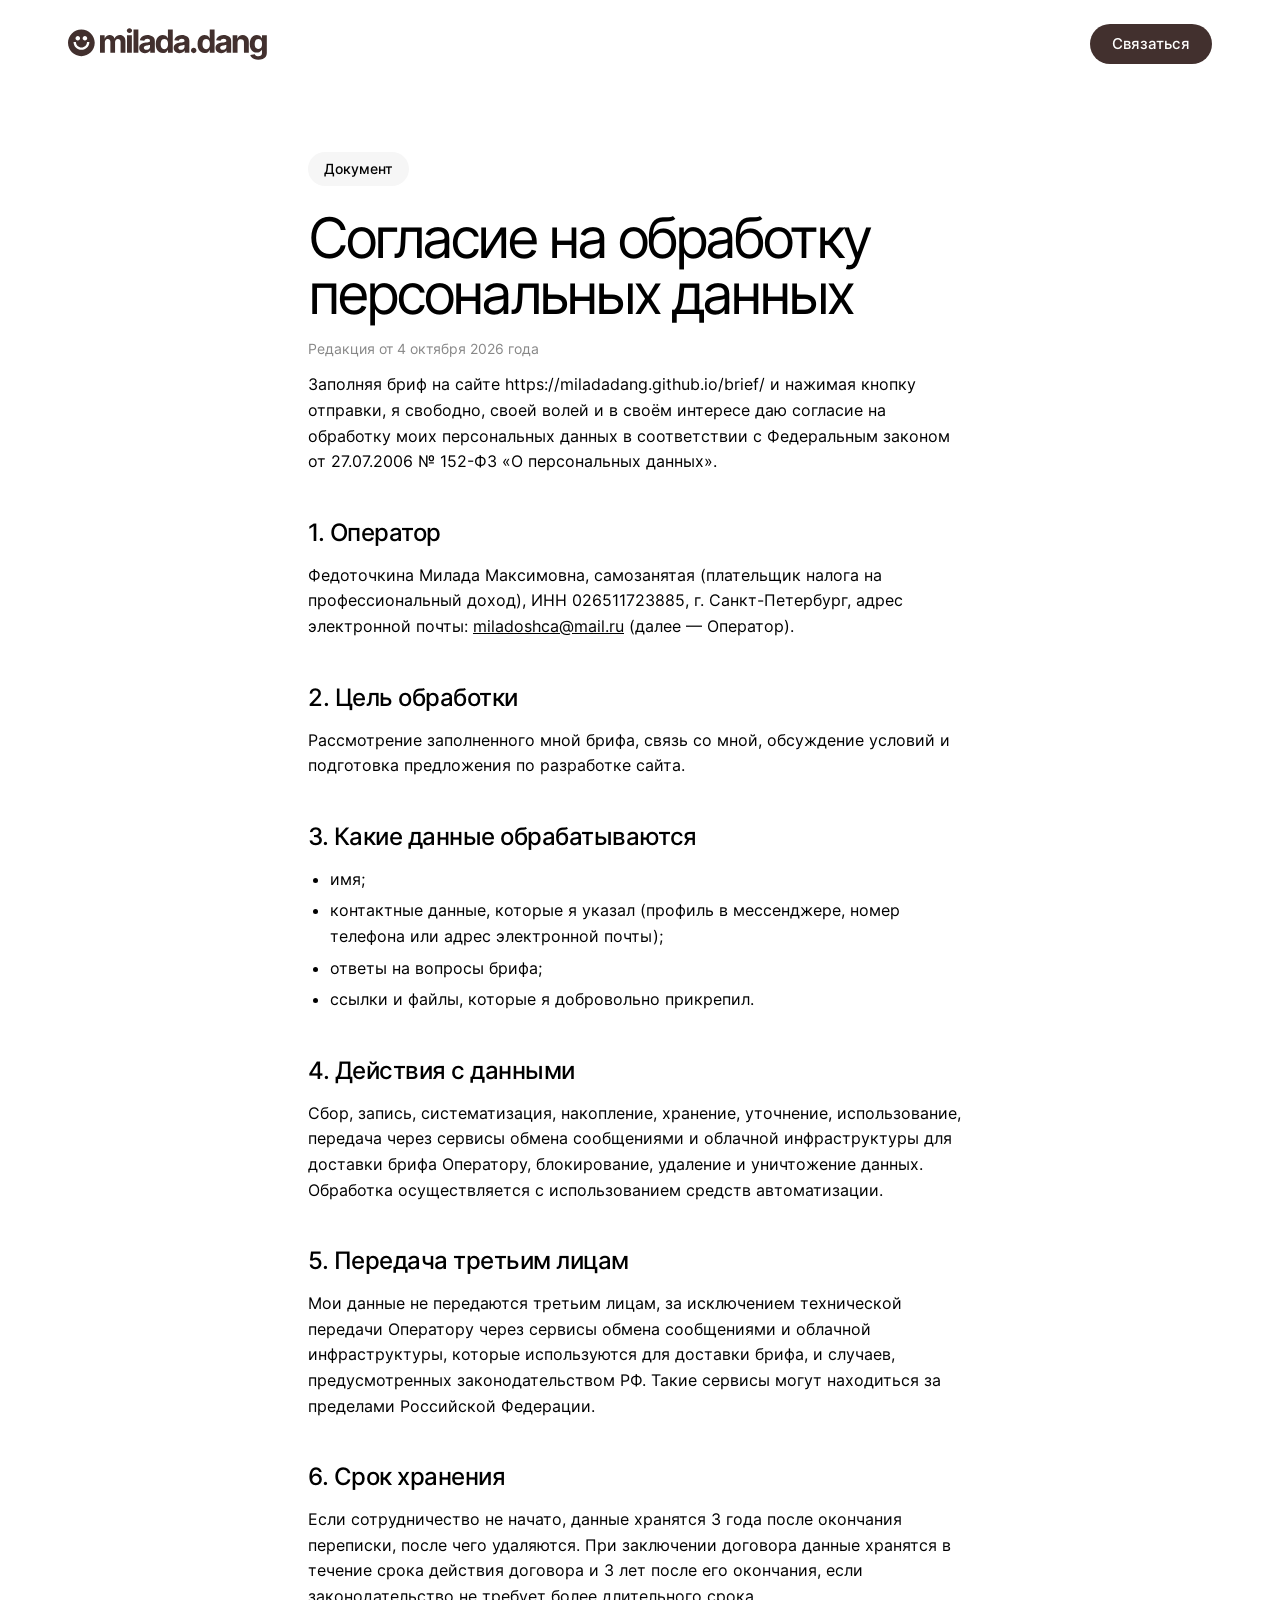
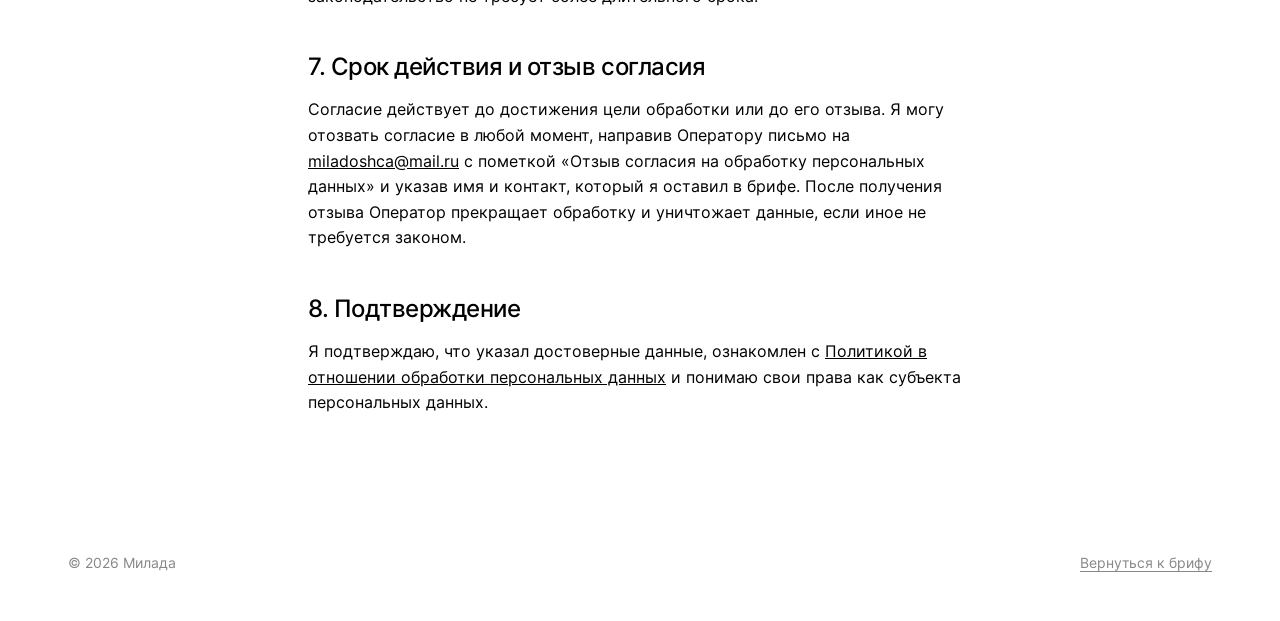
==== consent/index.html @ de0cbeff "Страница согласия на обработку данных (consent/) и ссылка на неё Co-Authored-By: Claude Code <norepl" ====
<!doctype html>
<html lang="ru">
<head>
  <meta charset="utf-8">
  <meta name="viewport" content="width=device-width, initial-scale=1, viewport-fit=cover">
  <title>Согласие на обработку данных — Милада</title>
  <meta name="robots" content="noindex">
  <meta name="theme-color" content="#ffffff">
  <link rel="preload" href="../fonts/Inter-Light.woff2" as="font" type="font/woff2" crossorigin>
  <link rel="stylesheet" href="../css/style.css">
  <style>
    .doc { max-width: 760px; padding-top: 40px; padding-bottom: 96px; }
    .doc h1 { margin: 24px 0 0; font-size: clamp(28px, 7.5vw, 56px); overflow-wrap: anywhere; }
    .doc h2 { margin: 40px 0 0; font-size: 20px; font-weight: 500; letter-spacing: -0.02em; }
    .doc p, .doc li { font-size: 16px; line-height: 1.6; }
    .doc p { margin: 12px 0 0; }
    .doc ul { margin: 12px 0 0; padding-left: 22px; }
    .doc li + li { margin-top: 6px; }
    .doc .upd { color: var(--quiet); font-size: 14px; margin-top: 16px; }
    .fill { background: var(--cream); border-radius: 6px; padding: 0 6px; }
    @media (min-width: 1024px) { .doc { padding-top: 64px; } .doc h2 { font-size: 24px; } }
  </style>
</head>
<body>
  <header class="header">
    <div class="header__row">
      <a class="brand" href="../" aria-label="milada.dang — на главную">
        <img src="../img/logo.svg" alt="milada.dang" width="834" height="134">
      </a>
      <div class="header__side">
        <a class="btn btn--primary btn--sm header__contact" href="https://t.me/milada_dang" target="_blank" rel="noopener">Связаться</a>
      </div>
    </div>
  </header>

  <main class="container doc">
    <span class="pill">Документ</span>
    <h1 class="display">Согласие на обработку персональных данных</h1>
    <p class="upd">Редакция от 4 октября 2026 года</p>

    <p>Заполняя бриф на сайте https://miladadang.github.io/brief/ и нажимая кнопку отправки, я свободно, своей волей и в своём интересе даю согласие на обработку моих персональных данных в соответствии с Федеральным законом от 27.07.2006 № 152-ФЗ «О персональных данных».</p>

    <h2>1. Оператор</h2>
    <p>Федоточкина Милада Максимовна, самозанятая (плательщик налога на профессиональный доход), ИНН 026511723885, г. Санкт-Петербург, адрес электронной почты: <a href="mailto:miladoshca@mail.ru">miladoshca@mail.ru</a> (далее — Оператор).</p>

    <h2>2. Цель обработки</h2>
    <p>Рассмотрение заполненного мной брифа, связь со мной, обсуждение условий и подготовка предложения по разработке сайта.</p>

    <h2>3. Какие данные обрабатываются</h2>
    <ul>
      <li>имя;</li>
      <li>контактные данные, которые я указал (профиль в мессенджере, номер телефона или адрес электронной почты);</li>
      <li>ответы на вопросы брифа;</li>
      <li>ссылки и файлы, которые я добровольно прикрепил.</li>
    </ul>

    <h2>4. Действия с данными</h2>
    <p>Сбор, запись, систематизация, накопление, хранение, уточнение, использование, передача через сервисы обмена сообщениями и облачной инфраструктуры для доставки брифа Оператору, блокирование, удаление и уничтожение данных. Обработка осуществляется с использованием средств автоматизации.</p>

    <h2>5. Передача третьим лицам</h2>
    <p>Мои данные не передаются третьим лицам, за исключением технической передачи Оператору через сервисы обмена сообщениями и облачной инфраструктуры, которые используются для доставки брифа, и случаев, предусмотренных законодательством РФ. Такие сервисы могут находиться за пределами Российской Федерации.</p>

    <h2>6. Срок хранения</h2>
    <p>Если сотрудничество не начато, данные хранятся 3 года после окончания переписки, после чего удаляются. При заключении договора данные хранятся в течение срока действия договора и 3 лет после его окончания, если законодательство не требует более длительного срока.</p>

    <h2>7. Срок действия и отзыв согласия</h2>
    <p>Согласие действует до достижения цели обработки или до его отзыва. Я могу отозвать согласие в любой момент, направив Оператору письмо на <a href="mailto:miladoshca@mail.ru">miladoshca@mail.ru</a> с пометкой «Отзыв согласия на обработку персональных данных» и указав имя и контакт, который я оставил в брифе. После получения отзыва Оператор прекращает обработку и уничтожает данные, если иное не требуется законом.</p>

    <h2>8. Подтверждение</h2>
    <p>Я подтверждаю, что указал достоверные данные, ознакомлен с <a href="../policy/">Политикой в отношении обработки персональных данных</a> и понимаю свои права как субъекта персональных данных.</p>
  </main>

  <footer class="footer">
    <div class="container footer__inner">
      <span class="muted">© <span id="year"></span> Милада</span>
      <nav class="footer__links" aria-label="Навигация"><a href="../">Вернуться к брифу</a></nav>
    </div>
  </footer>
  <script>document.getElementById('year').textContent = new Date().getFullYear();</script>
</body>
</html>
---- css/style.css ----
/* ===== Шрифт Inter (локально) ===== */
@font-face { font-family: 'Inter'; font-style: normal; font-weight: 300; font-display: swap; src: url('../fonts/Inter-Light.woff2') format('woff2'); }
@font-face { font-family: 'Inter'; font-style: italic; font-weight: 300; font-display: swap; src: url('../fonts/Inter-LightItalic.woff2') format('woff2'); }
@font-face { font-family: 'Inter'; font-style: italic; font-weight: 400; font-display: swap; src: url('../fonts/Inter-Italic.woff2') format('woff2'); }
@font-face { font-family: 'Inter'; font-style: normal; font-weight: 400; font-display: swap; src: url('../fonts/Inter-Regular.woff2') format('woff2'); }
@font-face { font-family: 'Inter'; font-style: normal; font-weight: 500; font-display: swap; src: url('../fonts/Inter-Medium.woff2') format('woff2'); }
@font-face { font-family: 'Inter'; font-style: normal; font-weight: 700; font-display: swap; src: url('../fonts/Inter-Bold.woff2') format('woff2'); }

/* ===== Токены ===== */
:root {
  --white: #ffffff;
  --ink: #000000;
  --paper: #f6f6f6;
  --paper-hover: #eeeeee;
  --quiet: #878787;
  --hint: #6e6e6e;
  --line: #e4e4e4;
  --brown: #42302E;
  --cream: #FFF1B6;
  --err: #b3261e;

  --font: 'Inter', ui-sans-serif, system-ui, -apple-system, 'Segoe UI', Roboto, sans-serif;
  --ease: cubic-bezier(.22, .61, .36, 1);

  --gutter: 20px;
  --header-h: 72px;
  --container: 1240px;
  --col-gap: 72px;
}

@media (min-width: 700px)  { :root { --gutter: 32px; } }
@media (min-width: 1024px) { :root { --gutter: 48px; --header-h: 88px; } }
@media (min-width: 1440px) {
  :root { --gutter: 80px; --container: 1520px; --col-gap: 160px; }
}

/* ===== База ===== */
*, *::before, *::after { box-sizing: border-box; }
html { -webkit-text-size-adjust: 100%; scroll-behavior: smooth; }
body {
  margin: 0;
  background: var(--white);
  color: var(--ink);
  font: 400 16px/1.5 var(--font);
  -webkit-font-smoothing: antialiased;
}
[hidden] { display: none !important; }
img { display: block; max-width: 100%; }
a { color: inherit; }
button, input, textarea { font: inherit; color: inherit; }
button { cursor: pointer; }
:focus-visible { outline: 3px solid var(--brown); outline-offset: 3px; }

.container { max-width: var(--container); margin: 0 auto; padding: 0 var(--gutter); }
.muted { color: var(--quiet); font-size: 14px; }

/* ===== Типографика ===== */
.display {
  margin: 24px 0 0;
  font-weight: 400;
  font-size: clamp(40px, 11vw, 72px);
  line-height: 1;
  letter-spacing: -0.07em;
}
.display em { font-style: italic; font-weight: 400; letter-spacing: -0.08em; }
.inline-ph { display: none; }
@media (min-width: 1440px) { .display { font-size: 104px; } }

.lead { margin: 20px 0 0; max-width: 520px; font-size: 15px; line-height: 1.5; }
@media (min-width: 1024px) { .lead { font-size: 18px; line-height: 1.55; } }

/* ===== Кнопки и пилюли ===== */
.pill {
  display: inline-block;
  padding: 8px 16px;
  border-radius: 50px;
  background: var(--paper);
  font-size: 14px;
  font-weight: 500;
  line-height: 1.29;
}
.btn {
  display: inline-flex; align-items: center; justify-content: center;
  padding: 14px 28px;
  border: 0; border-radius: 60px;
  font-size: 16px; font-weight: 500; line-height: 1.2;
  text-decoration: none; text-align: center;
  transition: background-color .35s var(--ease), opacity .35s var(--ease), transform .35s var(--ease);
}
.btn--primary { background: var(--brown); color: #fff; }
.btn--primary:hover { background: #5a4441; }
.btn--ghost { background: var(--paper); color: var(--ink); }
.btn--ghost:hover { background: var(--paper-hover); }
.btn--lg { padding: 18px 40px; font-size: 17px; }
.btn--sm { padding: 8px 16px; font-size: 14px; border-radius: 50px; }
.btn:active { transform: scale(.98); }
.btn[disabled] { opacity: .5; pointer-events: none; }
.link-btn { background: none; border: 0; padding: 0; color: var(--quiet); font-size: 14px; text-decoration: underline; text-underline-offset: 3px; }
.link-btn:hover { color: var(--ink); }

/* ===== Шапка ===== */
.header { position: sticky; top: 0; z-index: 30; background: var(--white); }
.header__row {
  display: flex; align-items: center; justify-content: space-between; gap: 16px;
  height: var(--header-h);
  max-width: var(--container); margin: 0 auto; padding: 0 var(--gutter);
}
.header__side { display: flex; align-items: center; gap: 12px; }
.brand { display: block; line-height: 0; }
.brand img { height: 26px; width: auto; display: block; }
@media (min-width: 1024px) { .brand img { height: 32px; } }
.header__contact { padding: 11px 22px; font-size: 15px; }
.header__side .pill, .save-status { display: none; }
@media (min-width: 700px) { .header__side .pill, .save-status { display: inline-block; } }
.save-status { font-size: 13px; color: var(--quiet); opacity: 0; transition: opacity .5s var(--ease); }
.save-status.is-on { opacity: 1; }
.progress { height: 2px; background: var(--paper); }
.progress i { display: block; width: 0; height: 100%; background: var(--brown); transition: width .7s var(--ease); }

/* ===== Экраны: интро и финал ===== */
.screen { padding: 40px 0 72px; animation: rise .7s var(--ease) both; }
.screen__grid { display: grid; gap: 48px; }
.screen__main { min-width: 0; }
@media (min-width: 700px) {
  .screen { padding: 64px 0 96px; }
  .screen__grid { grid-template-columns: 1.15fr 1fr; gap: 64px; align-items: start; }
}
@media (min-width: 1024px) {
  .screen { padding: 88px 0 120px; }
  .screen__grid { gap: 140px; }
}
.actions { display: flex; flex-wrap: wrap; align-items: center; gap: 16px 24px; margin-top: 40px; }

.stage-list { display: none; list-style: none; margin: 56px 0 0; padding: 0; gap: 0 48px; }

@media (min-width: 1024px) { .stage-list { display: grid; grid-template-columns: repeat(3, 1fr); margin-top: 96px; } }
.stage-list li {
  display: flex; gap: 24px; align-items: baseline;
  padding: 12px 0; font-size: 20px; font-weight: 300; letter-spacing: -0.03em;
}
.stage-list .n { width: 28px; flex: none; font-size: 14px; font-weight: 500; letter-spacing: 0; color: var(--quiet); }
@media (min-width: 1024px) { .stage-list li { font-size: 26px; padding: 14px 0; } }

/* ===== Этап ===== */
.step { animation: rise .6s var(--ease) both; }
.step__inner { display: grid; gap: 32px; padding-top: 32px; }
.step__aside .num {
  font-size: 14px; font-weight: 500; color: var(--quiet);
}
.step__title {
  margin: 8px 0 0;
  font-weight: 400; font-size: clamp(30px, 8.5vw, 48px);
  line-height: 1.05; letter-spacing: -0.07em;
}
.step__title:focus { outline: none; }
.step__desc { margin: 16px 0 0; max-width: 360px; color: var(--hint); }
.step__fields { display: grid; gap: 40px; min-width: 0; }

@media (min-width: 700px) { .step__inner { padding-top: 48px; } }
@media (min-width: 1024px) {
  .step__inner {
    grid-template-columns: minmax(260px, 5fr) minmax(0, 7fr);
    gap: var(--col-gap);
    justify-content: center; align-items: start;
    padding-top: 72px;
  }
  .step__aside { position: sticky; top: calc(var(--header-h) + 48px); }
  .step__aside .num {
    display: block; font-size: 72px; font-weight: 300; line-height: 1; letter-spacing: -0.06em; color: var(--ink);
  }
  .step__title { font-size: 56px; margin-top: 24px; }
  .step__desc { font-size: 18px; }
  .step__fields { gap: 48px; }
}
@media (min-width: 1440px) {
  .step__aside .num { font-size: 96px; }
  .step__title { font-size: 64px; }
}

/* поля — плавное появление по очереди */
.step .field { animation: rise .6s var(--ease) both; }
.step .field:nth-child(1) { animation-delay: .05s; }
.step .field:nth-child(2) { animation-delay: .10s; }
.step .field:nth-child(3) { animation-delay: .15s; }
.step .field:nth-child(4) { animation-delay: .20s; }
.step .field:nth-child(5) { animation-delay: .25s; }
.step .field:nth-child(6) { animation-delay: .30s; }

@keyframes rise {
  from { opacity: 0; transform: translateY(14px); }
  to   { opacity: 1; transform: none; }
}

/* ===== Поля ===== */
.field__label {
  display: block; margin: 0;
  font-size: 16px; font-weight: 500; line-height: 1.3; letter-spacing: -0.01em;
}
.tag {
  display: table; margin: 0 0 8px; padding: 3px 10px;
  border-radius: 50px; background: var(--cream); color: var(--brown);
  font-size: 12px; font-weight: 500; line-height: 1.2; letter-spacing: 0;
}
.req { color: var(--quiet); font-weight: 400; margin-left: 2px; }
.field__hint { margin: 6px 0 0; font-size: 14px; line-height: 1.45; color: var(--hint); }
.field__label + .control, .field__hint + .control, .field__hint + .chips,
.field__label + .chips, .field__hint + .dropzone, .field__label + .dropzone,
.field__hint + .check, .field__label + .check { margin-top: 14px; }

.control {
  display: block; width: 100%;
  padding: 18px 20px;
  border: 1px solid var(--line); border-radius: 20px;
  background: var(--white);
  font-size: 16px; line-height: 1.5;
  transition: border-color .3s var(--ease), box-shadow .3s var(--ease);
}
textarea.control { min-height: 120px; resize: none; overflow: hidden; }
.control::placeholder { color: #b0b0b0; }
.control:hover { border-color: #c9c9c9; }
.control:focus { outline: none; border-color: var(--brown); box-shadow: 0 0 0 4px var(--cream); }

.field__error { display: none; margin: 8px 0 0; font-size: 14px; color: var(--err); }
.field.is-invalid .field__error { display: block; }
.field.is-invalid .control,
.field.is-invalid .check__box { border-color: var(--err); }
.field.is-invalid .control:focus { box-shadow: 0 0 0 4px #f6d9d6; }

/* чипсы (радио и чекбоксы) */
.chips { display: flex; flex-wrap: wrap; gap: 8px; }
.chip { position: relative; display: inline-block; }
.chip input { position: absolute; opacity: 0; inset: 0; width: 100%; height: 100%; margin: 0; cursor: pointer; }
.chip span {
  display: inline-block; padding: 10px 18px;
  border-radius: 50px; background: var(--paper);
  font-size: 15px; line-height: 1.3;
  box-shadow: inset 0 0 0 1.5px transparent;
  transition: background-color .3s var(--ease), box-shadow .3s var(--ease);
}
.chip:hover span { background: var(--paper-hover); }
.chip input:checked + span { background: var(--cream); box-shadow: inset 0 0 0 1.5px var(--brown); }
.chip input:focus-visible + span { outline: 3px solid var(--brown); outline-offset: 3px; }
.field.is-invalid .chip span { box-shadow: inset 0 0 0 1.5px var(--err); }

/* загрузка файлов */
.dropzone {
  position: relative; display: block;
  padding: 32px 24px; text-align: center;
  border: 1.5px dashed #cfcfcf; border-radius: 20px;
  cursor: pointer;
  transition: background-color .3s var(--ease), border-color .3s var(--ease);
}
.dropzone:hover, .dropzone.is-over, .dropzone:focus-within { background: var(--cream); border-color: var(--brown); }
.dropzone input { position: absolute; opacity: 0; inset: 0; width: 100%; height: 100%; cursor: pointer; }
.dropzone strong { display: block; font-weight: 500; }
.dropzone small { display: block; margin-top: 4px; color: var(--hint); font-size: 14px; }
.files { list-style: none; margin: 12px 0 0; padding: 0; }
.files li {
  display: flex; align-items: center; gap: 12px;
  padding: 10px 0; font-size: 15px;
  animation: rise .4s var(--ease) both;
}
.files .fname { flex: 1; min-width: 0; overflow: hidden; text-overflow: ellipsis; white-space: nowrap; }
.files .fsize { color: var(--quiet); font-size: 13px; flex: none; }
.files button {
  flex: none; width: 32px; height: 32px; border: 0; border-radius: 50%;
  background: var(--paper); font-size: 18px; line-height: 1;
  transition: background-color .3s var(--ease);
}
.files button:hover { background: var(--paper-hover); }
.files-error { margin: 8px 0 0; font-size: 14px; color: var(--err); }

/* согласие */
.check { display: flex; gap: 14px; align-items: flex-start; cursor: pointer; font-size: 15px; line-height: 1.5; }
.check input { position: absolute; opacity: 0; width: 24px; height: 24px; margin: 0; }
.check__box {
  position: relative; flex: none; width: 24px; height: 24px; margin-top: 1px;
  border: 1.5px solid #bdbdbd; border-radius: 8px; background: #fff;
  transition: background-color .3s var(--ease), border-color .3s var(--ease);
}
.check__box::after {
  content: ''; position: absolute; left: 7px; top: 3px; width: 6px; height: 11px;
  border: solid #fff; border-width: 0 2px 2px 0; transform: rotate(45deg) scale(0);
  transition: transform .3s var(--ease);
}
.check input:checked + .check__box { background: var(--brown); border-color: var(--brown); }
.check input:checked + .check__box::after { transform: rotate(45deg) scale(1); }
.check input:focus-visible + .check__box { outline: 3px solid var(--brown); outline-offset: 3px; }
.check a { text-underline-offset: 3px; }

/* ===== Нижняя навигация ===== */
.nav {
  position: fixed; left: 0; right: 0; bottom: 0; z-index: 25;
  background: var(--white); border-top: 1px solid #f0f0f0;
  padding: 12px var(--gutter) calc(12px + env(safe-area-inset-bottom));
}
.nav__inner { max-width: var(--container); margin: 0 auto; display: grid; gap: 12px; }
.nav__dots { display: flex; justify-content: center; gap: 4px; }
.dot {
  position: relative; width: 22px; height: 22px; padding: 0; border: 0; background: none;
}
.dot::after {
  content: ''; position: absolute; left: 50%; top: 50%;
  width: 8px; height: 8px; margin: -4px 0 0 -4px; border-radius: 9999px;
  background: #d9d9d9;
  transition: width .5s var(--ease), margin .5s var(--ease), background-color .4s var(--ease);
}
.dot.is-filled::after { background: #a99b99; }
.dot.is-active::after { width: 24px; margin-left: -12px; background: var(--brown); }
.nav__btns { display: flex; gap: 8px; }
.nav__btns .btn { flex: 1; }
.nav__btns #backBtn { flex: 0 0 auto; }
.nav__btns #nextBtn { margin-left: auto; }

@media (min-width: 1024px) {
  .nav { padding-top: 16px; padding-bottom: calc(16px + env(safe-area-inset-bottom)); }
  .nav__inner {
    grid-template-columns: minmax(260px, 5fr) minmax(0, 7fr);
    column-gap: var(--col-gap); justify-content: center; align-items: center;
  }
  .nav__dots { justify-content: flex-start; }
  .nav__btns { justify-content: space-between; }
  .nav__btns .btn { flex: 0 0 auto; min-width: 160px; }
}

/* ===== Финал ===== */
.photo { margin: 0; }
.photo img {
  width: 100%; aspect-ratio: 4 / 5; object-fit: cover; object-position: 50% 30%;
  border-radius: 40px;
}
@media (min-width: 1024px) {
  .photo { position: sticky; top: calc(var(--header-h) + 32px); }
  .photo img { border-radius: 80px; }
}
.next { margin-top: 40px; max-width: 520px; }
.next h3 { margin: 0 0 8px; font-size: 18px; font-weight: 500; }
.next p { margin: 0; color: var(--hint); }
.notice {
  margin-top: 32px; padding: 20px 24px; border-radius: 20px; background: var(--cream); color: var(--brown);
  max-width: 520px; animation: rise .5s var(--ease) both;
}
.notice p { margin: 0 0 12px; }
.notice p:last-child { margin: 0; }
.sign { margin: 40px 0 0; font-size: 28px; font-weight: 300; font-style: italic; letter-spacing: -0.04em; }

/* ===== Подвал ===== */
.footer { padding: 40px 0 48px; }
.footer__inner { display: flex; flex-wrap: wrap; align-items: center; justify-content: space-between; gap: 16px 32px; }
.footer__links { display: flex; flex-wrap: wrap; gap: 8px 24px; font-size: 14px; }
.footer__links a { color: var(--quiet); text-underline-offset: 3px; }
.footer__links a:hover { color: var(--ink); }
.footer__reset { margin-top: 16px; }
body.is-step .footer { padding-bottom: 180px; }
@media (min-width: 1024px) { body.is-step .footer { padding-bottom: 140px; } }

/* ===== Уведомление ===== */
.toast {
  position: fixed; left: 50%; bottom: 24px; z-index: 40;
  transform: translate(-50%, 20px); opacity: 0; pointer-events: none;
  padding: 12px 22px; border-radius: 50px;
  background: var(--brown); color: #fff; font-size: 14px; font-weight: 500;
  transition: opacity .5s var(--ease), transform .5s var(--ease);
}
body.is-step .toast { bottom: 160px; }
@media (min-width: 1024px) { body.is-step .toast { bottom: 110px; } }
.toast.is-on { opacity: 1; transform: translate(-50%, 0); }

@media (prefers-reduced-motion: reduce) {
  html { scroll-behavior: auto; }
  *, *::before, *::after { animation-duration: .01ms !important; transition-duration: .01ms !important; animation-delay: 0s !important; }
}

/* фото на главной: компактнее, чем на финале */
.photo--intro img { aspect-ratio: 4 / 5; max-height: 640px; }
@media (min-width: 1024px) { .photo--intro { position: static; } }

/* ===== Мобильная версия: компактнее, аватар рядом с заголовком ===== */
@media (max-width: 699px) {
  .stage-list li { font-size: 17px; }
  .sign { font-size: 24px; }
  #screenIntro .screen__grid { position: relative; gap: 0; }
  .photo--intro { display: none; }
  .inline-ph { display: inline-block; width: 1.1em; height: 1.1em; margin: 0 .04em; vertical-align: -.14em; object-fit: cover; object-position: 50% 20%; border-radius: .2em; }
  #screenIntro .actions { flex-direction: column; align-items: stretch; gap: 14px; margin-top: 32px; text-align: center; }
  #screenIntro .actions .btn { width: 100%; }
}
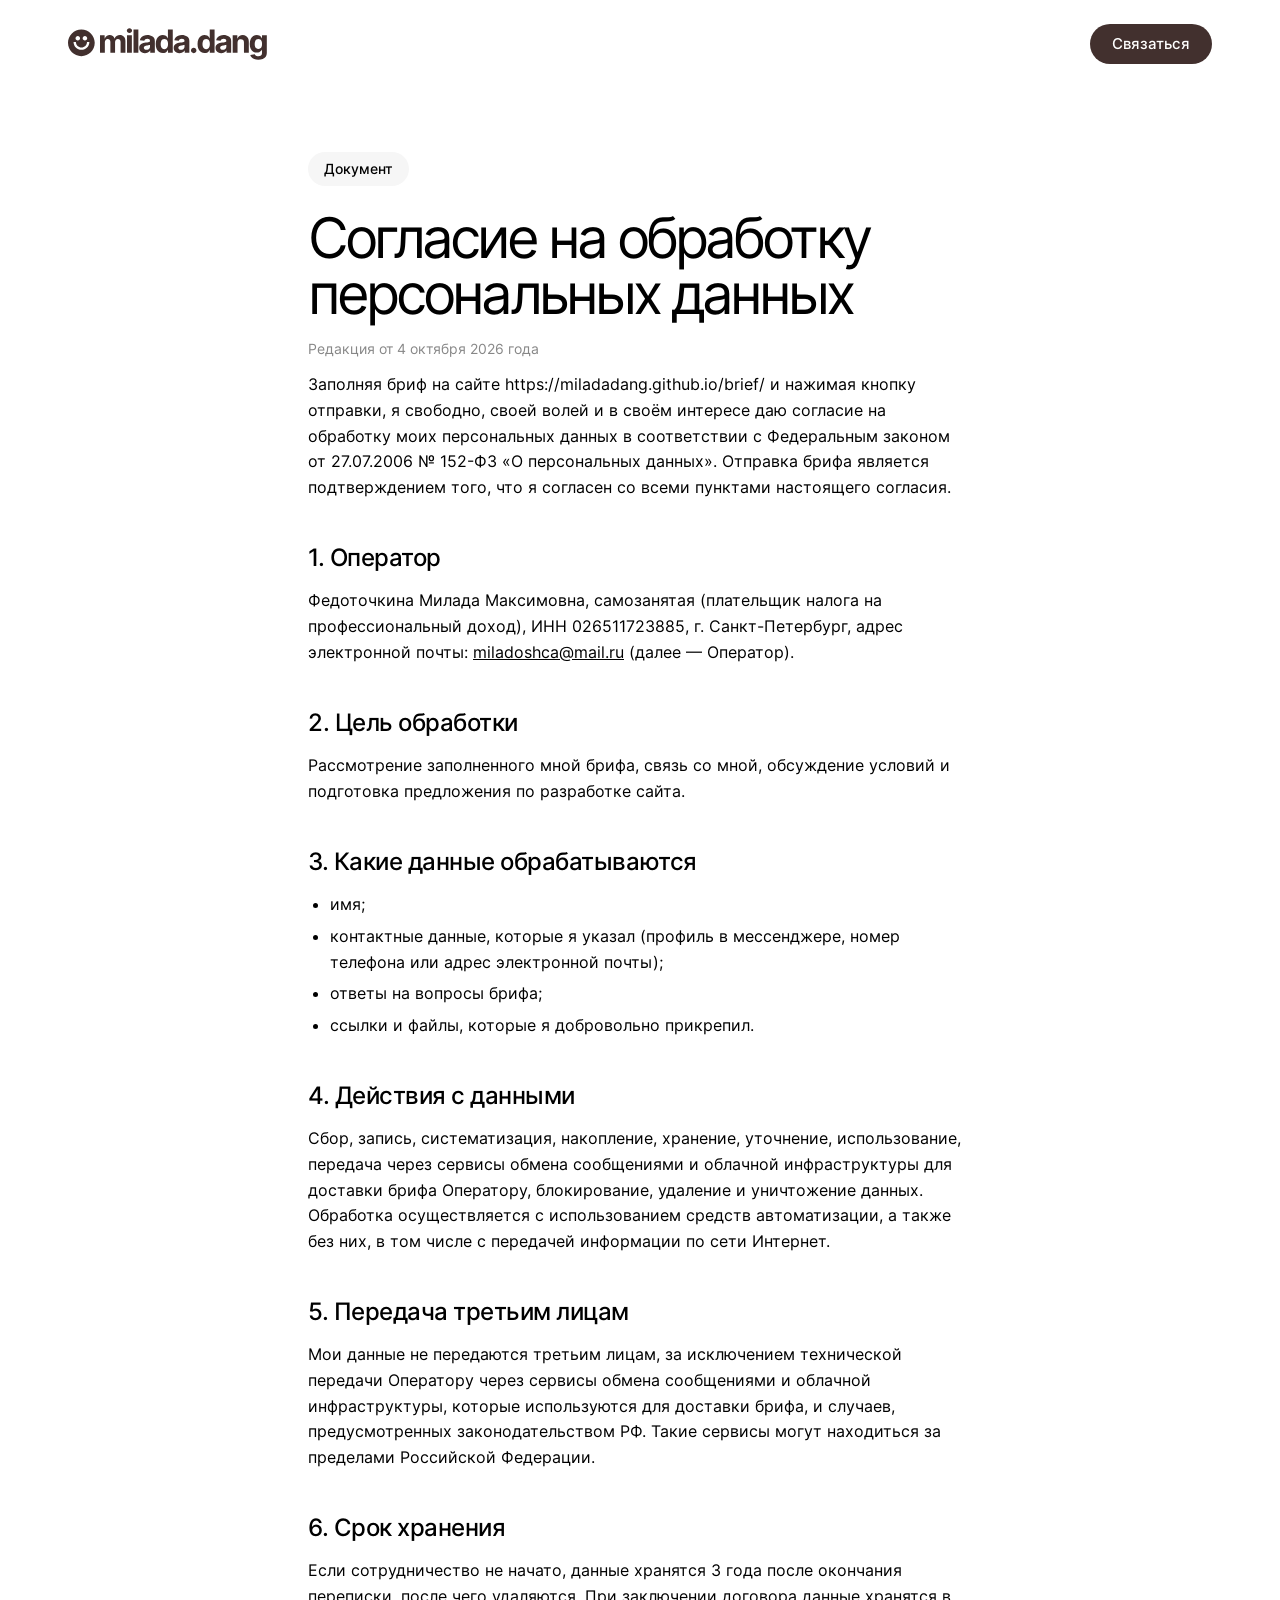
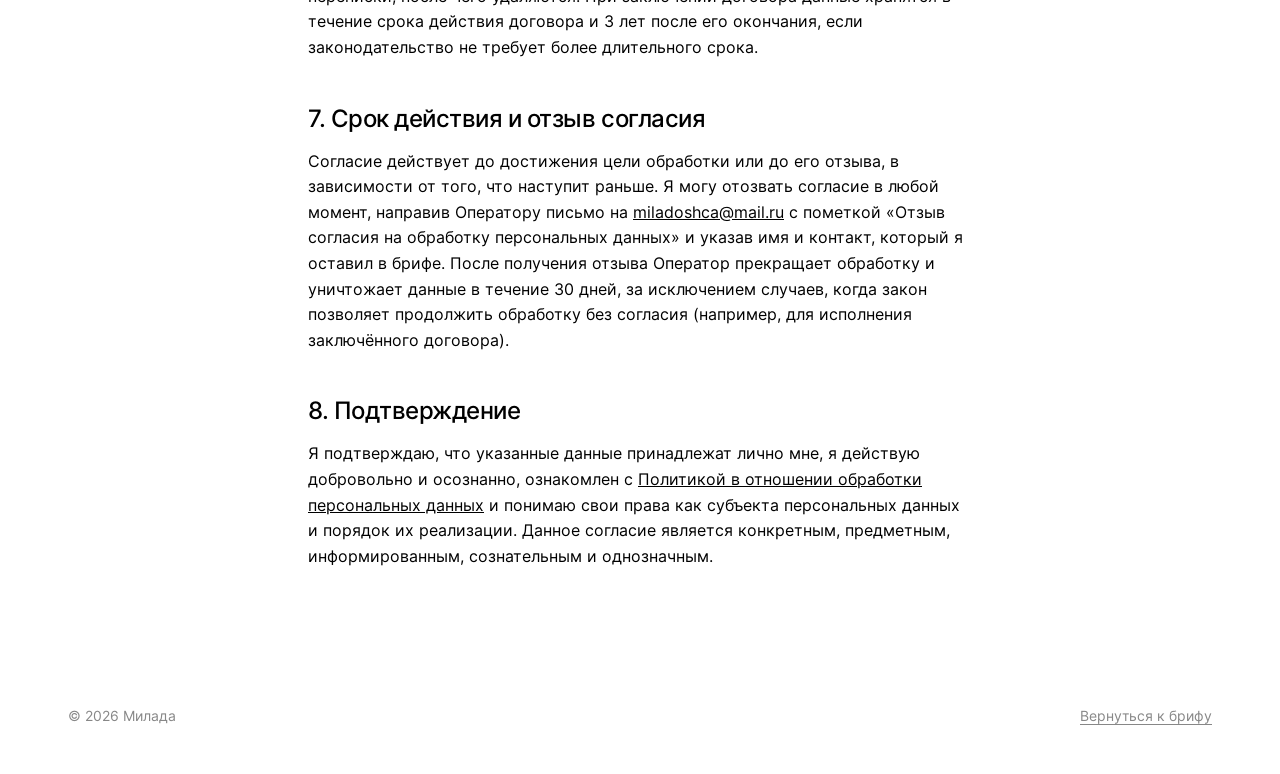
==== commit b3125b6f: "Согласие: уточнены формулировки по образцу Co-Authored-By: Claude Code <noreply@anthropic.com>" ====
--- a/consent/index.html
+++ b/consent/index.html
@@ -38,7 +38,7 @@
     <h1 class="display">Согласие на обработку персональных данных</h1>
     <p class="upd">Редакция от 4 октября 2026 года</p>
 
-    <p>Заполняя бриф на сайте https://miladadang.github.io/brief/ и нажимая кнопку отправки, я свободно, своей волей и в своём интересе даю согласие на обработку моих персональных данных в соответствии с Федеральным законом от 27.07.2006 № 152-ФЗ «О персональных данных».</p>
+    <p>Заполняя бриф на сайте https://miladadang.github.io/brief/ и нажимая кнопку отправки, я свободно, своей волей и в своём интересе даю согласие на обработку моих персональных данных в соответствии с Федеральным законом от 27.07.2006 № 152-ФЗ «О персональных данных». Отправка брифа является подтверждением того, что я согласен со всеми пунктами настоящего согласия.</p>
 
     <h2>1. Оператор</h2>
     <p>Федоточкина Милада Максимовна, самозанятая (плательщик налога на профессиональный доход), ИНН 026511723885, г. Санкт-Петербург, адрес электронной почты: <a href="mailto:miladoshca@mail.ru">miladoshca@mail.ru</a> (далее — Оператор).</p>
@@ -55,7 +55,7 @@
     </ul>
 
     <h2>4. Действия с данными</h2>
-    <p>Сбор, запись, систематизация, накопление, хранение, уточнение, использование, передача через сервисы обмена сообщениями и облачной инфраструктуры для доставки брифа Оператору, блокирование, удаление и уничтожение данных. Обработка осуществляется с использованием средств автоматизации.</p>
+    <p>Сбор, запись, систематизация, накопление, хранение, уточнение, использование, передача через сервисы обмена сообщениями и облачной инфраструктуры для доставки брифа Оператору, блокирование, удаление и уничтожение данных. Обработка осуществляется с использованием средств автоматизации, а также без них, в том числе с передачей информации по сети Интернет.</p>
 
     <h2>5. Передача третьим лицам</h2>
     <p>Мои данные не передаются третьим лицам, за исключением технической передачи Оператору через сервисы обмена сообщениями и облачной инфраструктуры, которые используются для доставки брифа, и случаев, предусмотренных законодательством РФ. Такие сервисы могут находиться за пределами Российской Федерации.</p>
@@ -64,10 +64,10 @@
     <p>Если сотрудничество не начато, данные хранятся 3 года после окончания переписки, после чего удаляются. При заключении договора данные хранятся в течение срока действия договора и 3 лет после его окончания, если законодательство не требует более длительного срока.</p>
 
     <h2>7. Срок действия и отзыв согласия</h2>
-    <p>Согласие действует до достижения цели обработки или до его отзыва. Я могу отозвать согласие в любой момент, направив Оператору письмо на <a href="mailto:miladoshca@mail.ru">miladoshca@mail.ru</a> с пометкой «Отзыв согласия на обработку персональных данных» и указав имя и контакт, который я оставил в брифе. После получения отзыва Оператор прекращает обработку и уничтожает данные, если иное не требуется законом.</p>
+    <p>Согласие действует до достижения цели обработки или до его отзыва, в зависимости от того, что наступит раньше. Я могу отозвать согласие в любой момент, направив Оператору письмо на <a href="mailto:miladoshca@mail.ru">miladoshca@mail.ru</a> с пометкой «Отзыв согласия на обработку персональных данных» и указав имя и контакт, который я оставил в брифе. После получения отзыва Оператор прекращает обработку и уничтожает данные в течение 30 дней, за исключением случаев, когда закон позволяет продолжить обработку без согласия (например, для исполнения заключённого договора).</p>
 
     <h2>8. Подтверждение</h2>
-    <p>Я подтверждаю, что указал достоверные данные, ознакомлен с <a href="../policy/">Политикой в отношении обработки персональных данных</a> и понимаю свои права как субъекта персональных данных.</p>
+    <p>Я подтверждаю, что указанные данные принадлежат лично мне, я действую добровольно и осознанно, ознакомлен с <a href="../policy/">Политикой в отношении обработки персональных данных</a> и понимаю свои права как субъекта персональных данных и порядок их реализации. Данное согласие является конкретным, предметным, информированным, сознательным и однозначным.</p>
   </main>
 
   <footer class="footer">
